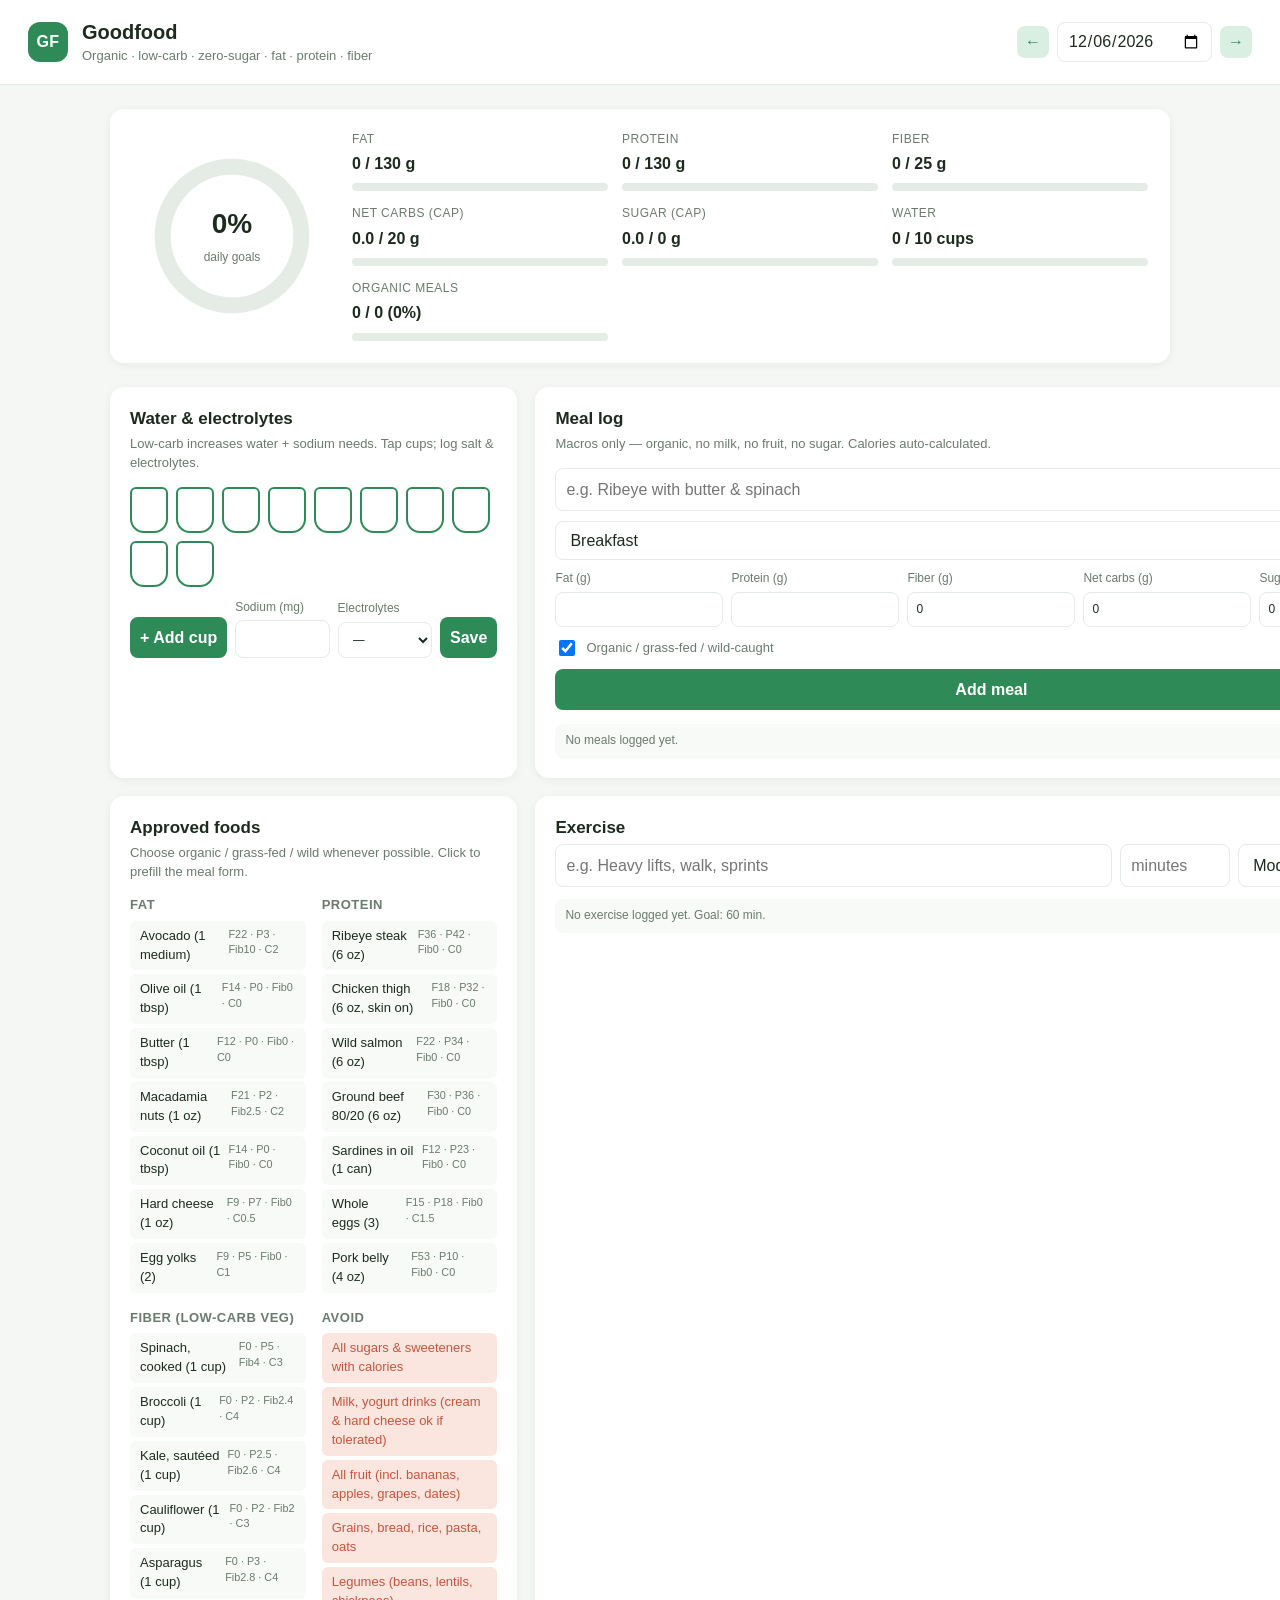
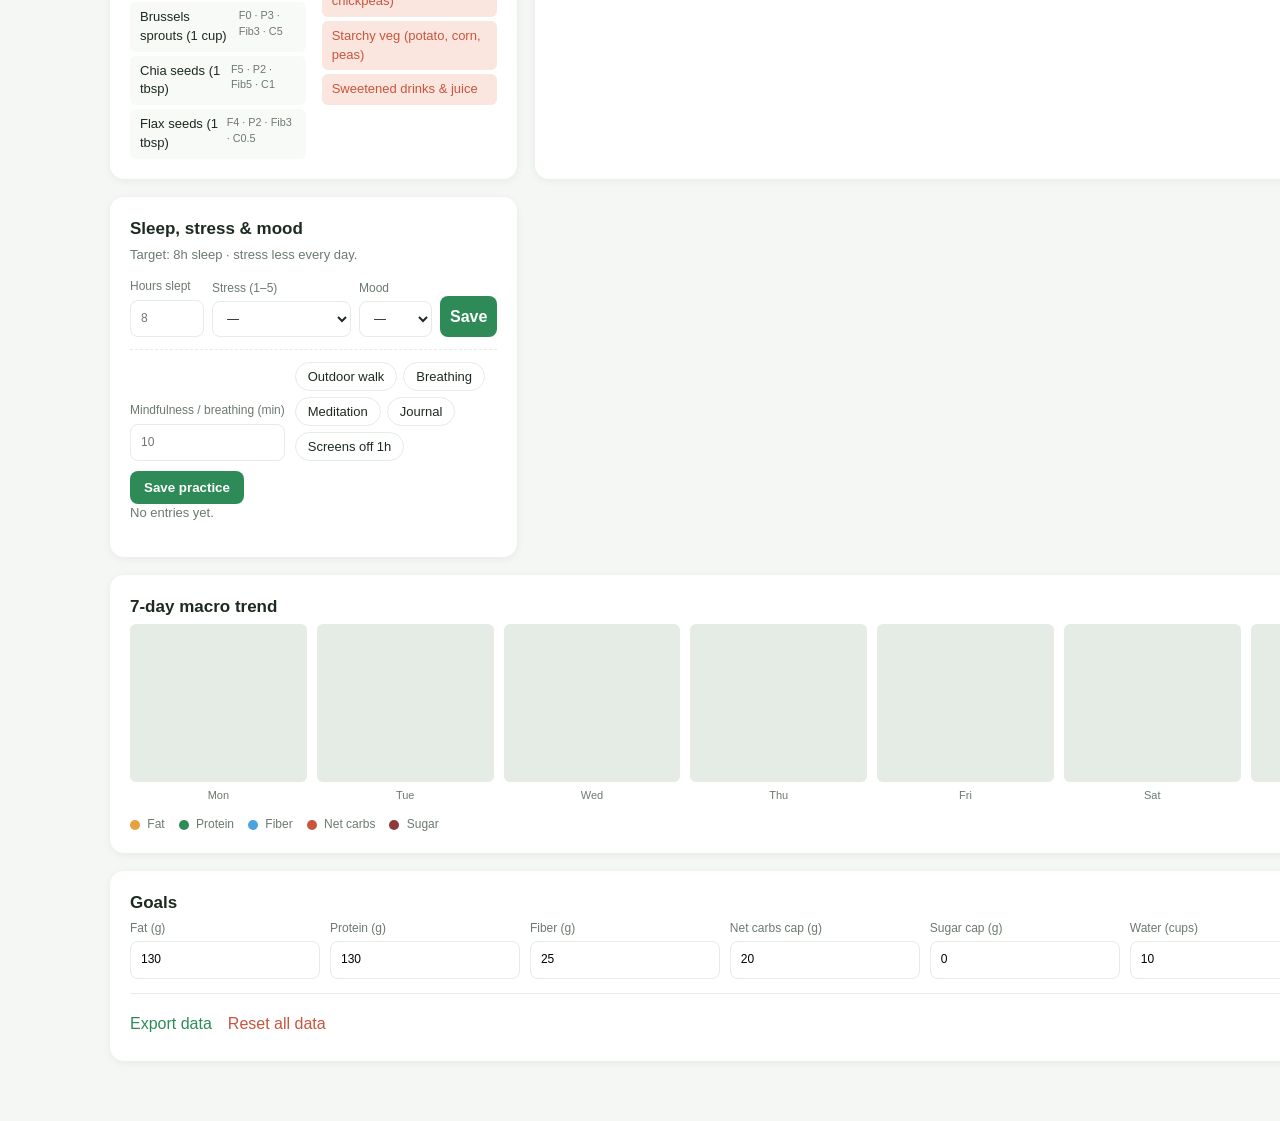
==== index.html @ bafbf149 "Add Goodfood — low-carb, zero-sugar, organic lifestyle tracker Single-page web app (HTML/CSS/vanilla" ====
<!DOCTYPE html>
<html lang="en">
<head>
  <meta charset="UTF-8" />
  <meta name="viewport" content="width=device-width, initial-scale=1.0" />
  <title>Goodfood — Low-Carb Lifestyle Tracker</title>
  <link rel="stylesheet" href="styles.css" />
</head>
<body>
  <header class="topbar">
    <div class="brand">
      <span class="logo">GF</span>
      <div>
        <h1>Goodfood</h1>
        <p class="tagline">Organic · low-carb · zero-sugar · fat · protein · fiber</p>
      </div>
    </div>
    <div class="date-control">
      <button id="prev-day" aria-label="Previous day">&larr;</button>
      <input type="date" id="date-picker" />
      <button id="next-day" aria-label="Next day">&rarr;</button>
    </div>
  </header>

  <main>
    <section class="summary">
      <div class="ring-card">
        <svg class="ring" viewBox="0 0 120 120" aria-hidden="true">
          <circle class="ring-bg" cx="60" cy="60" r="52" />
          <circle class="ring-fg" cx="60" cy="60" r="52" id="overall-ring" />
        </svg>
        <div class="ring-label">
          <span id="overall-percent">0%</span>
          <small>daily goals</small>
        </div>
      </div>
      <div class="stats">
        <div class="stat" data-metric="fat">
          <span class="stat-label">Fat</span>
          <span class="stat-value"><span id="fat-total">0</span> / <span id="fat-goal">130</span> g</span>
          <div class="bar"><div class="bar-fill" id="fat-bar"></div></div>
        </div>
        <div class="stat" data-metric="protein">
          <span class="stat-label">Protein</span>
          <span class="stat-value"><span id="pro-total">0</span> / <span id="pro-goal">130</span> g</span>
          <div class="bar"><div class="bar-fill" id="pro-bar"></div></div>
        </div>
        <div class="stat" data-metric="fiber">
          <span class="stat-label">Fiber</span>
          <span class="stat-value"><span id="fib-total">0</span> / <span id="fib-goal">25</span> g</span>
          <div class="bar"><div class="bar-fill" id="fib-bar"></div></div>
        </div>
        <div class="stat" data-metric="carbs">
          <span class="stat-label">Net carbs (cap)</span>
          <span class="stat-value"><span id="carb-total">0</span> / <span id="carb-goal">20</span> g</span>
          <div class="bar"><div class="bar-fill cap" id="carb-bar"></div></div>
        </div>
        <div class="stat" data-metric="sugar">
          <span class="stat-label">Sugar (cap)</span>
          <span class="stat-value"><span id="sugar-total">0</span> / <span id="sugar-goal">0</span> g</span>
          <div class="bar"><div class="bar-fill cap" id="sugar-bar"></div></div>
        </div>
        <div class="stat" data-metric="water">
          <span class="stat-label">Water</span>
          <span class="stat-value"><span id="water-total">0</span> / <span id="water-goal">10</span> cups</span>
          <div class="bar"><div class="bar-fill" id="water-bar"></div></div>
        </div>
        <div class="stat" data-metric="organic">
          <span class="stat-label">Organic meals</span>
          <span class="stat-value"><span id="org-total">0</span> / <span id="org-count">0</span> (<span id="org-pct">0%</span>)</span>
          <div class="bar"><div class="bar-fill" id="org-bar"></div></div>
        </div>
      </div>
    </section>

    <section class="cards">
      <article class="card">
        <h2>Water &amp; electrolytes</h2>
        <p class="card-hint">Low-carb increases water + sodium needs. Tap cups; log salt &amp; electrolytes.</p>
        <div class="cups" id="cups"></div>
        <div class="row-form compact">
          <button class="link-btn" id="add-cup">+ Add cup</button>
          <label class="inline">
            Sodium (mg)
            <input type="number" id="sodium" min="0" max="10000" step="100" />
          </label>
          <label class="inline">
            Electrolytes
            <select id="electrolytes">
              <option value="">—</option>
              <option value="yes">Taken</option>
              <option value="no">Skipped</option>
            </select>
          </label>
          <button id="save-hydration" type="button">Save</button>
        </div>
      </article>

      <article class="card">
        <h2>Meal log</h2>
        <p class="card-hint">Macros only — organic, no milk, no fruit, no sugar. Calories auto-calculated.</p>
        <form id="meal-form" class="meal-form">
          <input type="text" id="meal-name" placeholder="e.g. Ribeye with butter & spinach" required list="food-suggestions" />
          <datalist id="food-suggestions"></datalist>
          <select id="meal-type">
            <option value="breakfast">Breakfast</option>
            <option value="lunch">Lunch</option>
            <option value="dinner">Dinner</option>
            <option value="snack">Snack</option>
          </select>
          <div class="macros-grid">
            <label>Fat (g)<input type="number" id="meal-fat" min="0" step="0.1" required /></label>
            <label>Protein (g)<input type="number" id="meal-pro" min="0" step="0.1" required /></label>
            <label>Fiber (g)<input type="number" id="meal-fib" min="0" step="0.1" value="0" /></label>
            <label>Net carbs (g)<input type="number" id="meal-carb" min="0" step="0.1" value="0" /></label>
            <label>Sugar (g)<input type="number" id="meal-sugar" min="0" step="0.1" value="0" /></label>
          </div>
          <label class="organic-toggle">
            <input type="checkbox" id="meal-organic" checked />
            <span>Organic / grass-fed / wild-caught</span>
          </label>
          <div id="meal-warning" class="warning" hidden></div>
          <button type="submit">Add meal</button>
        </form>
        <ul class="entries" id="meal-list"></ul>
      </article>

      <article class="card">
        <h2>Approved foods</h2>
        <p class="card-hint">Choose organic / grass-fed / wild whenever possible. Click to prefill the meal form.</p>
        <div class="food-cats">
          <div>
            <h3>Fat</h3>
            <ul class="food-list" data-cat="fat"></ul>
          </div>
          <div>
            <h3>Protein</h3>
            <ul class="food-list" data-cat="protein"></ul>
          </div>
          <div>
            <h3>Fiber (low-carb veg)</h3>
            <ul class="food-list" data-cat="fiber"></ul>
          </div>
          <div class="avoid">
            <h3>Avoid</h3>
            <ul class="avoid-list">
              <li>All sugars &amp; sweeteners with calories</li>
              <li>Milk, yogurt drinks (cream &amp; hard cheese ok if tolerated)</li>
              <li>All fruit (incl. bananas, apples, grapes, dates)</li>
              <li>Grains, bread, rice, pasta, oats</li>
              <li>Legumes (beans, lentils, chickpeas)</li>
              <li>Starchy veg (potato, corn, peas)</li>
              <li>Sweetened drinks &amp; juice</li>
            </ul>
          </div>
        </div>
      </article>

      <article class="card">
        <h2>Exercise</h2>
        <form id="ex-form" class="row-form">
          <input type="text" id="ex-name" placeholder="e.g. Heavy lifts, walk, sprints" required />
          <input type="number" id="ex-min" placeholder="minutes" min="1" max="600" required />
          <select id="ex-intensity">
            <option value="light">Light</option>
            <option value="moderate" selected>Moderate</option>
            <option value="vigorous">Vigorous</option>
          </select>
          <button type="submit">Add</button>
        </form>
        <ul class="entries" id="ex-list"></ul>
      </article>

      <article class="card">
        <h2>Sleep, stress &amp; mood</h2>
        <p class="card-hint">Target: 8h sleep · stress less every day.</p>
        <form id="sleep-form" class="row-form">
          <label class="inline">
            Hours slept
            <input type="number" id="sleep-hours" min="0" max="24" step="0.5" placeholder="8" />
          </label>
          <label class="inline">
            Stress (1–5)
            <select id="stress">
              <option value="">—</option>
              <option value="1">1 — calm</option>
              <option value="2">2</option>
              <option value="3">3</option>
              <option value="4">4</option>
              <option value="5">5 — overwhelmed</option>
            </select>
          </label>
          <label class="inline">
            Mood
            <select id="mood">
              <option value="">—</option>
              <option value="great">Great</option>
              <option value="good">Good</option>
              <option value="okay">Okay</option>
              <option value="low">Low</option>
            </select>
          </label>
          <button type="submit">Save</button>
        </form>
        <div class="practice-row">
          <label class="inline">
            Mindfulness / breathing (min)
            <input type="number" id="mindful-min" min="0" max="180" step="1" placeholder="10" />
          </label>
          <div class="practice-tags" id="practice-tags">
            <button type="button" class="tag" data-practice="walk">Outdoor walk</button>
            <button type="button" class="tag" data-practice="breathing">Breathing</button>
            <button type="button" class="tag" data-practice="meditation">Meditation</button>
            <button type="button" class="tag" data-practice="journal">Journal</button>
            <button type="button" class="tag" data-practice="screens-off">Screens off 1h</button>
          </div>
          <button type="button" id="save-practice">Save practice</button>
        </div>
        <p class="card-hint" id="sleep-status">No entries yet.</p>
      </article>

      <article class="card wide">
        <h2>7-day macro trend</h2>
        <div class="trend" id="trend"></div>
        <div class="legend">
          <span><i class="dot fat"></i> Fat</span>
          <span><i class="dot pro"></i> Protein</span>
          <span><i class="dot fib"></i> Fiber</span>
          <span><i class="dot carb"></i> Net carbs</span>
          <span><i class="dot sugar"></i> Sugar</span>
        </div>
      </article>

      <article class="card wide">
        <h2>Goals</h2>
        <form id="goals-form" class="goals-grid">
          <label>Fat (g)<input type="number" id="goal-fat" min="20" max="400" /></label>
          <label>Protein (g)<input type="number" id="goal-pro" min="30" max="400" /></label>
          <label>Fiber (g)<input type="number" id="goal-fib" min="5" max="80" /></label>
          <label>Net carbs cap (g)<input type="number" id="goal-carb" min="0" max="100" /></label>
          <label>Sugar cap (g)<input type="number" id="goal-sugar" min="0" max="50" /></label>
          <label>Water (cups)<input type="number" id="goal-water" min="1" max="30" /></label>
          <button type="submit">Save goals</button>
        </form>
        <div class="data-actions">
          <button class="link-btn" id="export-btn">Export data</button>
          <button class="link-btn danger" id="reset-btn">Reset all data</button>
        </div>
      </article>
    </section>
  </main>

  <div class="toast" id="toast" role="status" aria-live="polite"></div>

  <script src="app.js"></script>
</body>
</html>
---- styles.css ----
:root {
  --bg: #f5f7f5;
  --surface: #ffffff;
  --ink: #1d2b1f;
  --muted: #6b7a6e;
  --line: #e5ebe5;
  --accent: #2e8b57;
  --accent-soft: #d8efe1;
  --warn: #c8553d;
  --warn-soft: #fbe5df;
  --cap: #c8553d;
  --shadow: 0 2px 8px rgba(20, 40, 25, 0.06);
  --radius: 14px;
}

* { box-sizing: border-box; }

html, body {
  margin: 0;
  padding: 0;
  background: var(--bg);
  color: var(--ink);
  font-family: -apple-system, BlinkMacSystemFont, "Segoe UI", Roboto, "Helvetica Neue", Arial, sans-serif;
  line-height: 1.45;
}

.topbar {
  display: flex;
  align-items: center;
  justify-content: space-between;
  padding: 18px 28px;
  background: var(--surface);
  border-bottom: 1px solid var(--line);
  position: sticky;
  top: 0;
  z-index: 10;
}

.brand { display: flex; align-items: center; gap: 14px; }
.brand h1 { margin: 0; font-size: 20px; }
.tagline { margin: 0; color: var(--muted); font-size: 13px; }

.logo {
  width: 40px; height: 40px;
  border-radius: 12px;
  background: var(--accent);
  color: #fff;
  display: grid;
  place-items: center;
  font-weight: 700;
  letter-spacing: 0.5px;
}

.date-control {
  display: flex;
  align-items: center;
  gap: 8px;
}
.date-control button {
  background: var(--accent-soft);
  border: none;
  width: 32px; height: 32px;
  border-radius: 8px;
  cursor: pointer;
  font-size: 16px;
  color: var(--accent);
}
.date-control input[type="date"] {
  padding: 6px 10px;
  border: 1px solid var(--line);
  border-radius: 8px;
  font: inherit;
  background: var(--surface);
  color: var(--ink);
}

main {
  max-width: 1100px;
  margin: 0 auto;
  padding: 24px 20px 60px;
}

.summary {
  display: grid;
  grid-template-columns: 200px 1fr;
  gap: 20px;
  background: var(--surface);
  border-radius: var(--radius);
  padding: 22px;
  box-shadow: var(--shadow);
  margin-bottom: 24px;
}

.ring-card {
  position: relative;
  display: grid;
  place-items: center;
}
.ring { width: 160px; height: 160px; transform: rotate(-90deg); }
.ring-bg { fill: none; stroke: var(--line); stroke-width: 12; }
.ring-fg {
  fill: none;
  stroke: var(--accent);
  stroke-width: 12;
  stroke-linecap: round;
  stroke-dasharray: 326.7;
  stroke-dashoffset: 326.7;
  transition: stroke-dashoffset 0.5s ease;
}
.ring-label {
  position: absolute;
  text-align: center;
}
.ring-label span { font-size: 28px; font-weight: 700; display: block; }
.ring-label small { color: var(--muted); font-size: 12px; }

.stats {
  display: grid;
  grid-template-columns: repeat(3, 1fr);
  gap: 14px;
}
.organic-toggle {
  display: flex;
  align-items: center;
  gap: 8px;
  font-size: 13px;
  color: var(--muted);
}
.organic-toggle input { width: 16px; height: 16px; }
.stat {
  display: flex;
  flex-direction: column;
  gap: 4px;
}
.stat-label { font-size: 12px; color: var(--muted); text-transform: uppercase; letter-spacing: 0.5px; }
.stat-value { font-weight: 600; }
.bar {
  height: 8px;
  background: var(--line);
  border-radius: 99px;
  overflow: hidden;
  margin-top: 4px;
}
.bar-fill {
  height: 100%;
  width: 0%;
  background: var(--accent);
  transition: width 0.4s ease, background 0.2s;
}
.bar-fill.cap { background: var(--accent); }
.bar-fill.cap.over { background: var(--cap); }

.cards {
  display: grid;
  grid-template-columns: repeat(2, 1fr);
  gap: 18px;
}

.card {
  background: var(--surface);
  border-radius: var(--radius);
  padding: 20px;
  box-shadow: var(--shadow);
}
.card.wide { grid-column: 1 / -1; }
.card h2 { margin: 0 0 4px; font-size: 17px; }
.card h3 { margin: 0 0 6px; font-size: 13px; color: var(--muted); text-transform: uppercase; letter-spacing: 0.5px; }
.card-hint { margin: 0 0 14px; color: var(--muted); font-size: 13px; }

.cups {
  display: flex;
  flex-wrap: wrap;
  gap: 8px;
  margin-bottom: 12px;
}
.cup {
  width: 38px; height: 46px;
  border-radius: 6px 6px 14px 14px;
  border: 2px solid var(--accent);
  background: transparent;
  cursor: pointer;
  transition: background 0.2s;
}
.cup.filled { background: var(--accent); }

.row-form {
  display: grid;
  grid-template-columns: 1fr 110px 130px auto;
  gap: 8px;
  margin-bottom: 12px;
}
.row-form.compact {
  grid-template-columns: auto 1fr 1fr auto;
  align-items: end;
}
#sleep-form.row-form {
  grid-template-columns: 1fr 1fr 1fr auto;
  align-items: end;
}
.row-form input, .row-form select, .row-form button {
  padding: 9px 10px;
  border: 1px solid var(--line);
  border-radius: 8px;
  font: inherit;
  background: var(--surface);
  color: var(--ink);
}
.row-form button {
  background: var(--accent);
  color: #fff;
  border: none;
  cursor: pointer;
  font-weight: 600;
}
.row-form button:hover { background: #246d44; }

.meal-form {
  display: flex;
  flex-direction: column;
  gap: 10px;
  margin-bottom: 14px;
}
.meal-form input, .meal-form select, .meal-form button {
  padding: 9px 10px;
  border: 1px solid var(--line);
  border-radius: 8px;
  font: inherit;
  background: var(--surface);
  color: var(--ink);
}
.meal-form > button {
  background: var(--accent);
  color: #fff;
  border: none;
  cursor: pointer;
  font-weight: 600;
}
.meal-form > button:hover { background: #246d44; }

.macros-grid {
  display: grid;
  grid-template-columns: repeat(5, 1fr);
  gap: 8px;
}
.macros-grid label {
  display: flex;
  flex-direction: column;
  font-size: 12px;
  color: var(--muted);
  gap: 4px;
}
.macros-grid input {
  padding: 8px 8px;
  border: 1px solid var(--line);
  border-radius: 8px;
  font: inherit;
}

.warning {
  background: var(--warn-soft);
  color: var(--warn);
  padding: 10px 12px;
  border-radius: 8px;
  font-size: 13px;
  border-left: 3px solid var(--warn);
}

.inline {
  display: flex;
  flex-direction: column;
  font-size: 12px;
  color: var(--muted);
  gap: 4px;
}
.inline input, .inline select {
  padding: 9px 10px;
  border: 1px solid var(--line);
  border-radius: 8px;
  font: inherit;
  background: var(--surface);
  color: var(--ink);
}

.entries {
  list-style: none;
  padding: 0;
  margin: 0;
  display: flex;
  flex-direction: column;
  gap: 6px;
  max-height: 260px;
  overflow-y: auto;
}
.entries li {
  display: flex;
  justify-content: space-between;
  align-items: center;
  padding: 8px 10px;
  border-radius: 8px;
  background: #f7faf7;
}
.entries li.flagged {
  background: var(--warn-soft);
}
.entry-meta {
  font-size: 12px;
  color: var(--muted);
}
.entry-name { font-weight: 500; }
.del-btn {
  background: none;
  border: none;
  color: var(--muted);
  cursor: pointer;
  font-size: 16px;
  padding: 0 4px;
  line-height: 1;
}
.del-btn:hover { color: var(--warn); }

.link-btn {
  background: none;
  border: none;
  color: var(--accent);
  cursor: pointer;
  font: inherit;
  padding: 6px 0;
}
.link-btn:hover { text-decoration: underline; }
.link-btn.danger { color: var(--warn); }

.food-cats {
  display: grid;
  grid-template-columns: repeat(2, 1fr);
  gap: 16px;
}
.food-list, .avoid-list {
  list-style: none;
  padding: 0;
  margin: 0;
  display: flex;
  flex-direction: column;
  gap: 4px;
}
.food-list li {
  background: #f7faf7;
  padding: 6px 10px;
  border-radius: 6px;
  font-size: 13px;
  cursor: pointer;
  display: flex;
  justify-content: space-between;
  gap: 8px;
}
.food-list li:hover { background: var(--accent-soft); }
.food-list li small { color: var(--muted); }
.avoid-list li {
  background: var(--warn-soft);
  color: var(--warn);
  padding: 6px 10px;
  border-radius: 6px;
  font-size: 13px;
}

.trend {
  display: grid;
  grid-template-columns: repeat(7, 1fr);
  gap: 10px;
  align-items: end;
  height: 180px;
}
.trend-day {
  display: flex;
  flex-direction: column;
  align-items: center;
  gap: 6px;
  height: 100%;
}
.trend-bar-stack {
  flex: 1;
  width: 100%;
  display: flex;
  flex-direction: column-reverse;
  gap: 2px;
  border-radius: 6px;
  overflow: hidden;
  background: var(--line);
}
.trend-seg { width: 100%; transition: height 0.3s ease; }
.trend-seg.fat { background: #e6a23c; }
.trend-seg.pro { background: #2e8b57; }
.trend-seg.fib { background: #4aa3df; }
.trend-seg.carb { background: #c8553d; }
.trend-seg.sugar { background: #8e3a3a; }
.trend-day small { font-size: 11px; color: var(--muted); }

.legend {
  display: flex;
  flex-wrap: wrap;
  gap: 14px;
  margin-top: 12px;
  font-size: 12px;
  color: var(--muted);
}
.legend .dot {
  display: inline-block;
  width: 10px; height: 10px;
  border-radius: 50%;
  margin-right: 4px;
  vertical-align: middle;
}
.legend .dot.fat { background: #e6a23c; }
.legend .dot.pro { background: #2e8b57; }
.legend .dot.fib { background: #4aa3df; }
.legend .dot.carb { background: #c8553d; }
.legend .dot.sugar { background: #8e3a3a; }

.goals-grid {
  display: grid;
  grid-template-columns: repeat(6, 1fr) auto;
  gap: 10px;
  align-items: end;
}
.goals-grid label {
  display: flex;
  flex-direction: column;
  font-size: 12px;
  color: var(--muted);
  gap: 4px;
}
.goals-grid input {
  padding: 9px 10px;
  border: 1px solid var(--line);
  border-radius: 8px;
  font: inherit;
}
.goals-grid button {
  padding: 9px 14px;
  background: var(--accent);
  color: #fff;
  border: none;
  border-radius: 8px;
  font-weight: 600;
  cursor: pointer;
}

.practice-row {
  display: flex;
  flex-wrap: wrap;
  gap: 10px;
  align-items: end;
  margin-top: 12px;
  padding-top: 12px;
  border-top: 1px dashed var(--line);
}
.practice-row > button {
  padding: 9px 14px;
  background: var(--accent);
  color: #fff;
  border: none;
  border-radius: 8px;
  font-weight: 600;
  cursor: pointer;
}
.practice-tags {
  display: flex;
  flex-wrap: wrap;
  gap: 6px;
  flex: 1;
}
.tag {
  background: var(--surface);
  border: 1px solid var(--line);
  border-radius: 99px;
  padding: 6px 12px;
  font-size: 13px;
  cursor: pointer;
  color: var(--ink);
}
.tag.on {
  background: var(--accent-soft);
  border-color: var(--accent);
  color: var(--accent);
}

.data-actions {
  margin-top: 14px;
  display: flex;
  gap: 16px;
  border-top: 1px solid var(--line);
  padding-top: 12px;
}

.toast {
  position: fixed;
  bottom: 24px;
  left: 50%;
  transform: translateX(-50%) translateY(20px);
  background: var(--ink);
  color: #fff;
  padding: 10px 18px;
  border-radius: 99px;
  font-size: 14px;
  opacity: 0;
  pointer-events: none;
  transition: opacity 0.25s, transform 0.25s;
}
.toast.show {
  opacity: 1;
  transform: translateX(-50%) translateY(0);
}

@media (max-width: 720px) {
  .summary { grid-template-columns: 1fr; }
  .stats { grid-template-columns: 1fr 1fr; }
  .cards { grid-template-columns: 1fr; }
  .row-form { grid-template-columns: 1fr 1fr; }
  .row-form input:first-child, .row-form button { grid-column: 1 / -1; }
  .macros-grid { grid-template-columns: 1fr 1fr 1fr; }
  .goals-grid { grid-template-columns: 1fr 1fr; }
  .goals-grid button { grid-column: 1 / -1; }
  .food-cats { grid-template-columns: 1fr; }
}
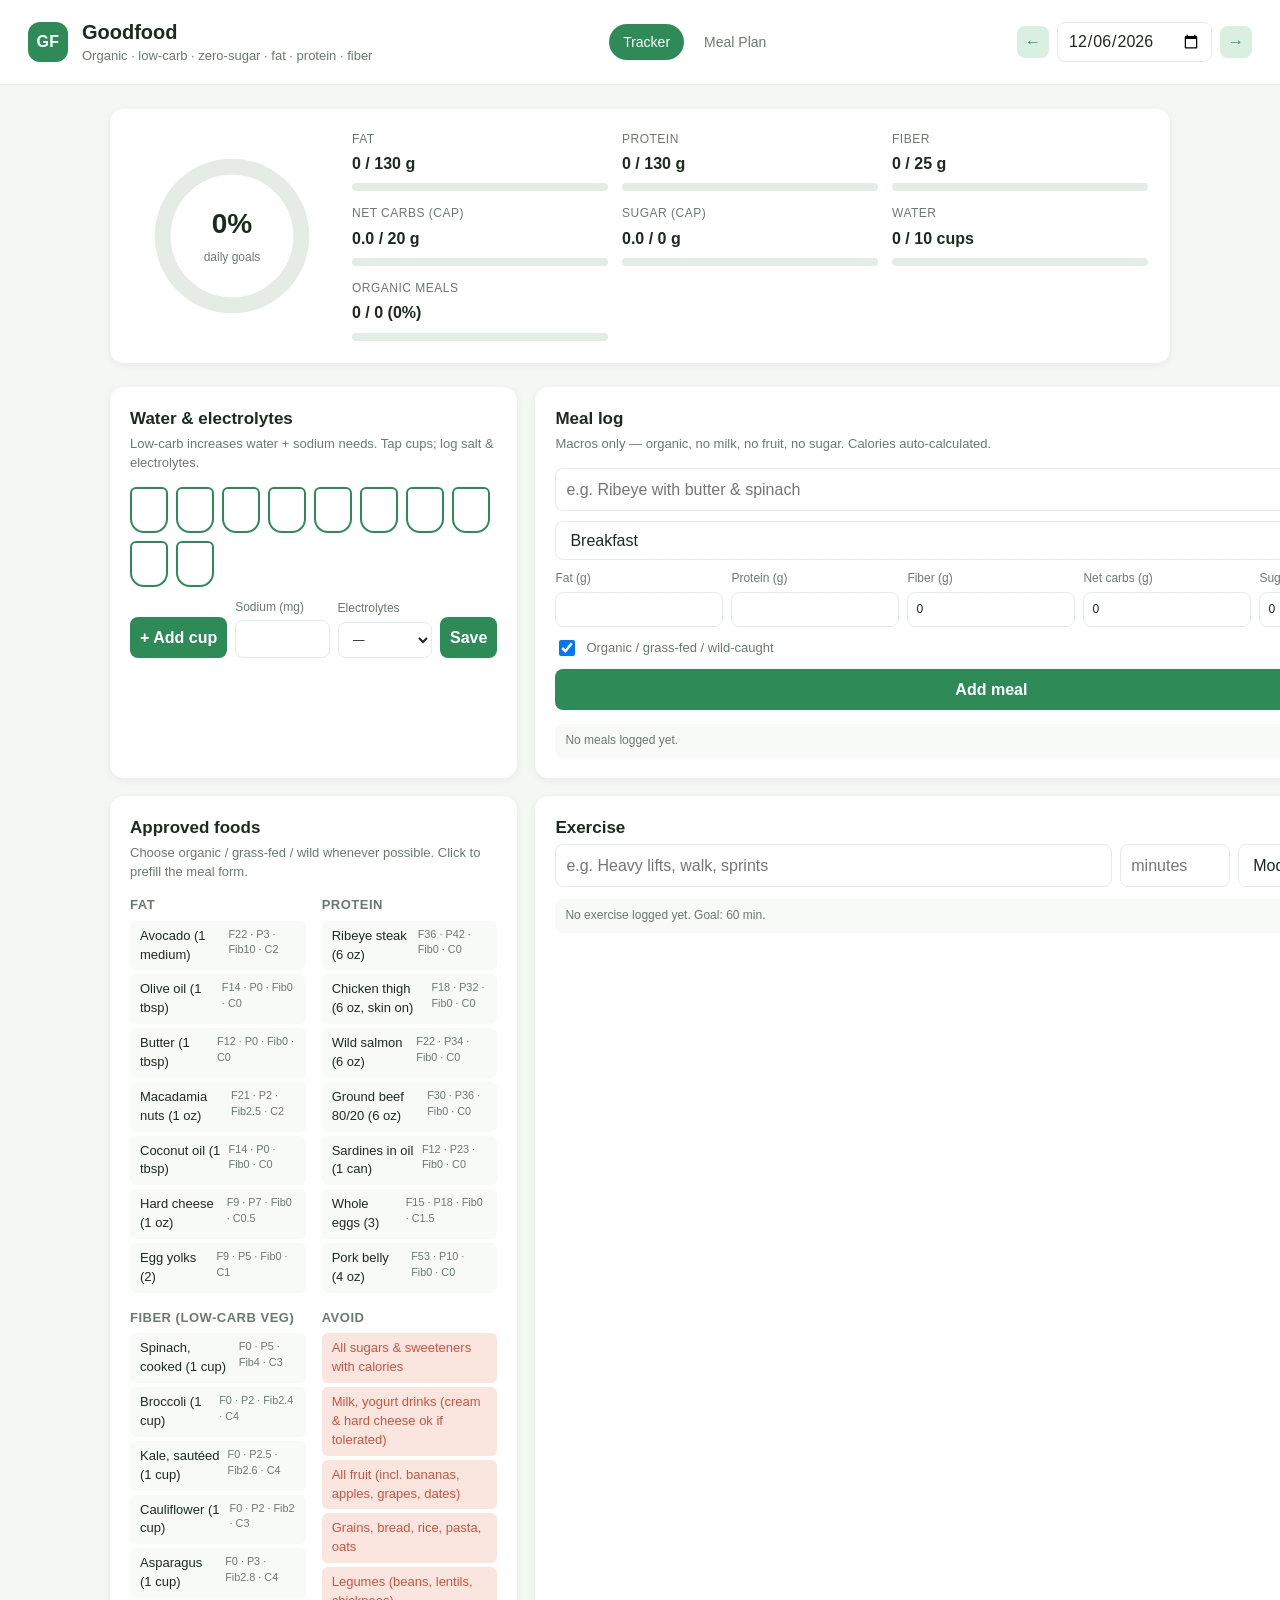
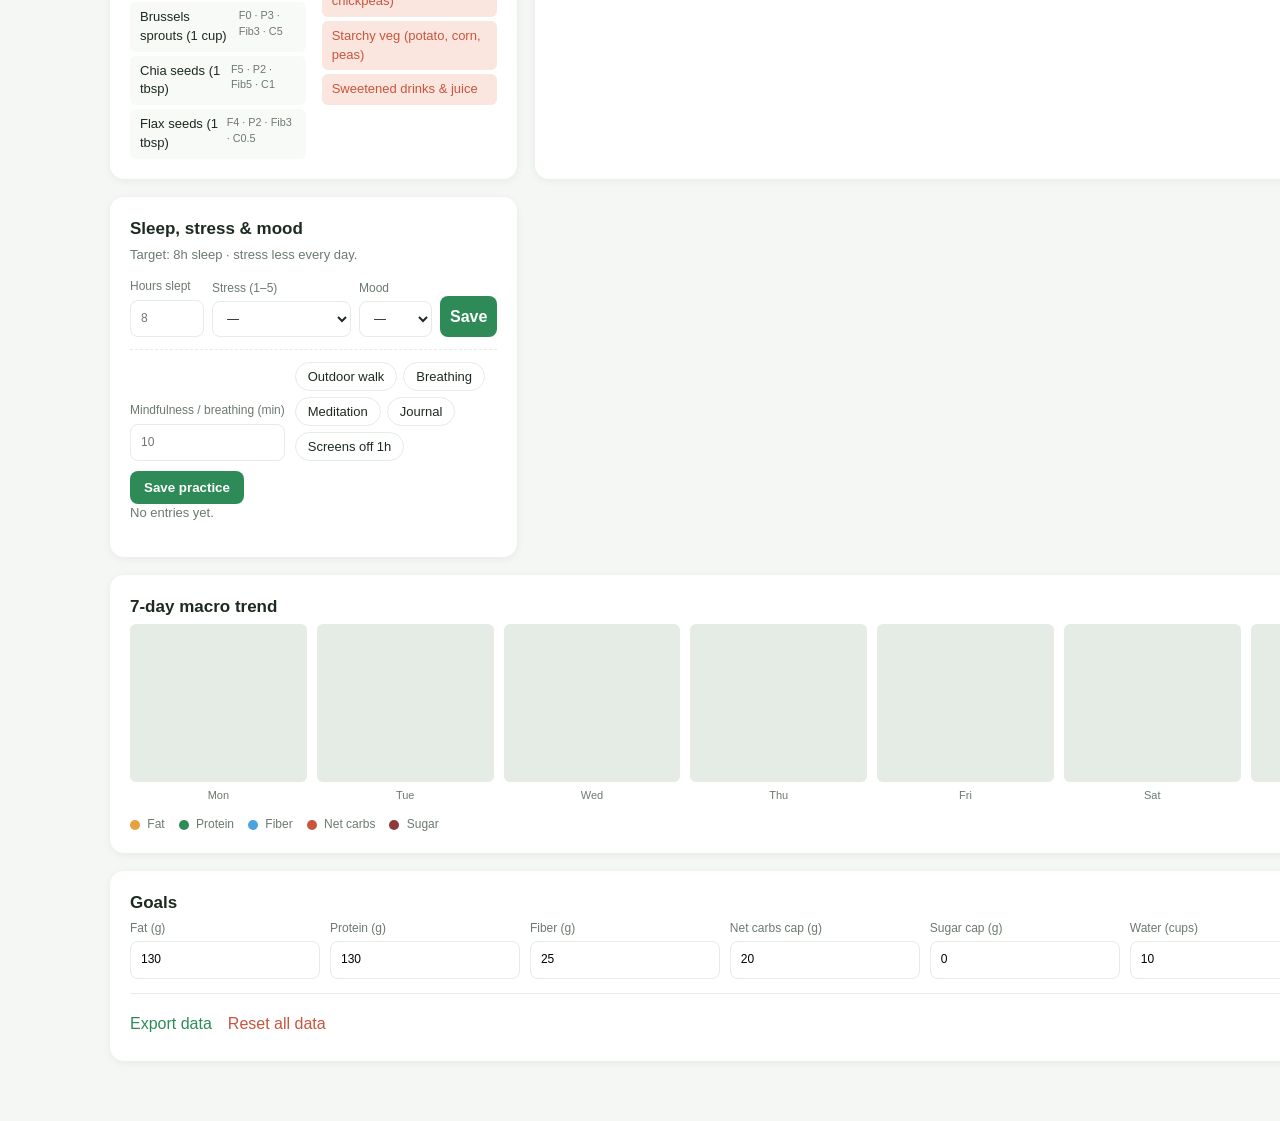
==== commit 70d7107c: "Add interactive weekly meal planner New /plan page with onboarding, 7-day meal grid, aggregated groc" ====
--- a/index.html
+++ b/index.html
@@ -15,6 +15,10 @@
         <p class="tagline">Organic · low-carb · zero-sugar · fat · protein · fiber</p>
       </div>
     </div>
+    <nav class="tabs">
+      <a href="index.html" class="active">Tracker</a>
+      <a href="plan.html">Meal Plan</a>
+    </nav>
     <div class="date-control">
       <button id="prev-day" aria-label="Previous day">&larr;</button>
       <input type="date" id="date-picker" />
--- a/styles.css
+++ b/styles.css
@@ -521,3 +521,359 @@
   .goals-grid button { grid-column: 1 / -1; }
   .food-cats { grid-template-columns: 1fr; }
 }
+
+/* ===== Tabs nav ===== */
+.tabs {
+  display: flex;
+  gap: 6px;
+}
+.tabs a {
+  padding: 8px 14px;
+  border-radius: 99px;
+  text-decoration: none;
+  color: var(--muted);
+  font-size: 14px;
+  font-weight: 500;
+}
+.tabs a:hover { background: var(--accent-soft); color: var(--accent); }
+.tabs a.active { background: var(--accent); color: #fff; }
+
+/* ===== Meal planner ===== */
+.prefs details > summary {
+  display: flex;
+  align-items: baseline;
+  gap: 12px;
+  cursor: pointer;
+  list-style: none;
+}
+.prefs details > summary::-webkit-details-marker { display: none; }
+.prefs details > summary::before {
+  content: "▸";
+  color: var(--muted);
+  transition: transform 0.2s;
+}
+.prefs details[open] > summary::before { transform: rotate(90deg); display: inline-block; }
+.prefs h2 { margin: 0; }
+.prefs-summary {
+  color: var(--muted);
+  font-size: 13px;
+}
+.prefs-grid {
+  display: grid;
+  grid-template-columns: repeat(2, 1fr);
+  gap: 16px;
+  margin-top: 16px;
+}
+.prefs fieldset {
+  border: 1px solid var(--line);
+  border-radius: 10px;
+  padding: 12px 14px;
+  margin: 0;
+  display: flex;
+  flex-direction: column;
+  gap: 8px;
+}
+.prefs legend {
+  font-size: 12px;
+  color: var(--muted);
+  text-transform: uppercase;
+  letter-spacing: 0.5px;
+  padding: 0 6px;
+}
+.prefs label {
+  display: flex;
+  flex-direction: column;
+  font-size: 12px;
+  color: var(--muted);
+  gap: 4px;
+}
+.prefs label input[type="number"],
+.prefs label input[type="text"],
+.prefs label input[type="time"],
+.prefs label select {
+  padding: 8px 10px;
+  border: 1px solid var(--line);
+  border-radius: 8px;
+  font: inherit;
+  color: var(--ink);
+}
+.prefs label.check {
+  flex-direction: row;
+  align-items: center;
+  gap: 8px;
+  color: var(--ink);
+  font-size: 14px;
+}
+.prefs .hint { margin: 0; color: var(--muted); font-size: 12px; }
+.bmr-calc { margin-top: 6px; font-size: 13px; }
+.bmr-calc summary { cursor: pointer; color: var(--accent); }
+.bmr-grid {
+  display: grid;
+  grid-template-columns: repeat(3, 1fr);
+  gap: 8px;
+  margin-top: 8px;
+  align-items: end;
+}
+.bmr-grid button {
+  padding: 8px 12px;
+  background: var(--accent);
+  color: #fff;
+  border: none;
+  border-radius: 8px;
+  cursor: pointer;
+  font-weight: 600;
+}
+
+.chip-grid {
+  display: flex;
+  flex-wrap: wrap;
+  gap: 6px;
+}
+.chip {
+  display: inline-flex;
+  align-items: center;
+  gap: 6px;
+  padding: 6px 10px;
+  background: #f7faf7;
+  border: 1px solid var(--line);
+  border-radius: 99px;
+  font-size: 13px;
+  cursor: pointer;
+  color: var(--ink);
+}
+.chip input { margin: 0; }
+.chip:has(input:checked) { background: var(--accent-soft); border-color: var(--accent); color: var(--accent); }
+
+.loc-actions {
+  display: flex;
+  align-items: center;
+  gap: 10px;
+  flex-wrap: wrap;
+}
+.loc-actions button {
+  padding: 8px 12px;
+  background: var(--accent-soft);
+  color: var(--accent);
+  border: none;
+  border-radius: 8px;
+  cursor: pointer;
+  font-weight: 600;
+}
+.loc-status { font-size: 12px; color: var(--muted); }
+
+.prefs-actions {
+  display: flex;
+  gap: 10px;
+  margin-top: 16px;
+  flex-wrap: wrap;
+}
+.prefs-actions button {
+  padding: 10px 16px;
+  background: var(--surface);
+  border: 1px solid var(--line);
+  border-radius: 8px;
+  cursor: pointer;
+  font-weight: 600;
+  color: var(--ink);
+}
+.prefs-actions button.primary {
+  background: var(--accent);
+  color: #fff;
+  border-color: var(--accent);
+}
+
+.card-header {
+  display: flex;
+  align-items: center;
+  justify-content: space-between;
+  gap: 12px;
+  margin-bottom: 14px;
+  flex-wrap: wrap;
+}
+.card-header h2 { margin: 0; }
+.week-actions {
+  display: flex;
+  align-items: center;
+  gap: 8px;
+}
+.week-actions button {
+  padding: 6px 10px;
+  background: var(--accent-soft);
+  color: var(--accent);
+  border: none;
+  border-radius: 8px;
+  cursor: pointer;
+  font-weight: 600;
+}
+#week-label { font-size: 13px; color: var(--muted); min-width: 200px; text-align: center; }
+
+.week-grid {
+  display: grid;
+  grid-template-columns: repeat(7, minmax(160px, 1fr));
+  gap: 10px;
+  overflow-x: auto;
+}
+.day-col {
+  display: flex;
+  flex-direction: column;
+  gap: 8px;
+}
+.day-col h3 {
+  margin: 0 0 4px;
+  font-size: 13px;
+  color: var(--muted);
+  text-transform: uppercase;
+  letter-spacing: 0.5px;
+}
+.meal-slot {
+  background: #f7faf7;
+  border-radius: 10px;
+  padding: 10px;
+  display: flex;
+  flex-direction: column;
+  gap: 4px;
+  border: 1px solid transparent;
+}
+.meal-slot:hover { border-color: var(--accent-soft); }
+.slot-head {
+  display: flex;
+  justify-content: space-between;
+  align-items: center;
+  font-size: 11px;
+  color: var(--muted);
+  text-transform: uppercase;
+  letter-spacing: 0.4px;
+}
+.slot-head button {
+  font-size: 14px;
+  color: var(--accent);
+  background: none;
+  border: none;
+  cursor: pointer;
+  line-height: 1;
+}
+.meal-name { font-weight: 600; font-size: 14px; }
+.meal-macros { font-size: 12px; color: var(--muted); }
+.meal-ings summary {
+  font-size: 12px;
+  color: var(--accent);
+  cursor: pointer;
+  margin-top: 4px;
+}
+.meal-ings ul {
+  margin: 6px 0 0;
+  padding-left: 18px;
+  font-size: 12px;
+  color: var(--ink);
+}
+
+.totals-grid {
+  display: grid;
+  grid-template-columns: repeat(7, 1fr);
+  gap: 10px;
+}
+.total-card {
+  background: #f7faf7;
+  border-radius: 10px;
+  padding: 10px;
+  text-align: center;
+}
+.total-card .big {
+  font-size: 22px;
+  font-weight: 700;
+  margin: 4px 0;
+}
+.total-card .big small {
+  font-size: 11px;
+  color: var(--muted);
+  font-weight: 500;
+}
+.total-card .hint { font-size: 11px; }
+.macro-row {
+  font-size: 11px;
+  color: var(--muted);
+  margin-top: 4px;
+}
+
+.grocery-grid {
+  display: grid;
+  grid-template-columns: repeat(3, 1fr);
+  gap: 16px;
+}
+.grocery-block h4 {
+  margin: 0 0 8px;
+  font-size: 13px;
+  color: var(--muted);
+  text-transform: uppercase;
+  letter-spacing: 0.5px;
+}
+.grocery-block ul {
+  list-style: none;
+  padding: 0;
+  margin: 0;
+  display: flex;
+  flex-direction: column;
+  gap: 4px;
+}
+.grocery-block label {
+  display: flex;
+  align-items: center;
+  gap: 8px;
+  background: #f7faf7;
+  padding: 6px 10px;
+  border-radius: 8px;
+  font-size: 13px;
+  cursor: pointer;
+}
+.grocery-block input:checked + span { text-decoration: line-through; color: var(--muted); }
+
+#copy-grocery, #download-grocery {
+  padding: 8px 12px;
+  background: var(--accent-soft);
+  color: var(--accent);
+  border: none;
+  border-radius: 8px;
+  cursor: pointer;
+  font-weight: 600;
+  font-size: 13px;
+  margin-left: 6px;
+}
+
+.stores-grid {
+  display: grid;
+  grid-template-columns: repeat(auto-fill, minmax(180px, 1fr));
+  gap: 10px;
+}
+.store-link {
+  background: #f7faf7;
+  border-radius: 10px;
+  padding: 12px 14px;
+  text-decoration: none;
+  color: var(--ink);
+  display: flex;
+  flex-direction: column;
+  gap: 2px;
+  border: 1px solid transparent;
+}
+.store-link:hover { border-color: var(--accent); background: var(--accent-soft); }
+.store-link span { color: var(--accent); font-size: 12px; }
+
+.center { text-align: center; }
+
+@media (max-width: 960px) {
+  .prefs-grid { grid-template-columns: 1fr; }
+  .week-grid { grid-template-columns: repeat(7, 220px); }
+  .totals-grid { grid-template-columns: repeat(7, 120px); overflow-x: auto; }
+  .grocery-grid { grid-template-columns: 1fr 1fr; }
+}
+@media (max-width: 600px) {
+  .grocery-grid { grid-template-columns: 1fr; }
+  .bmr-grid { grid-template-columns: 1fr 1fr; }
+}
+
+@media print {
+  .topbar, .prefs, .prefs-actions, .week-actions, #copy-grocery, #download-grocery, .stores-grid { display: none !important; }
+  .card { box-shadow: none; border: 1px solid #ccc; break-inside: avoid; }
+  .week-grid { grid-template-columns: repeat(7, 1fr) !important; overflow: visible !important; }
+  body { background: #fff; }
+}
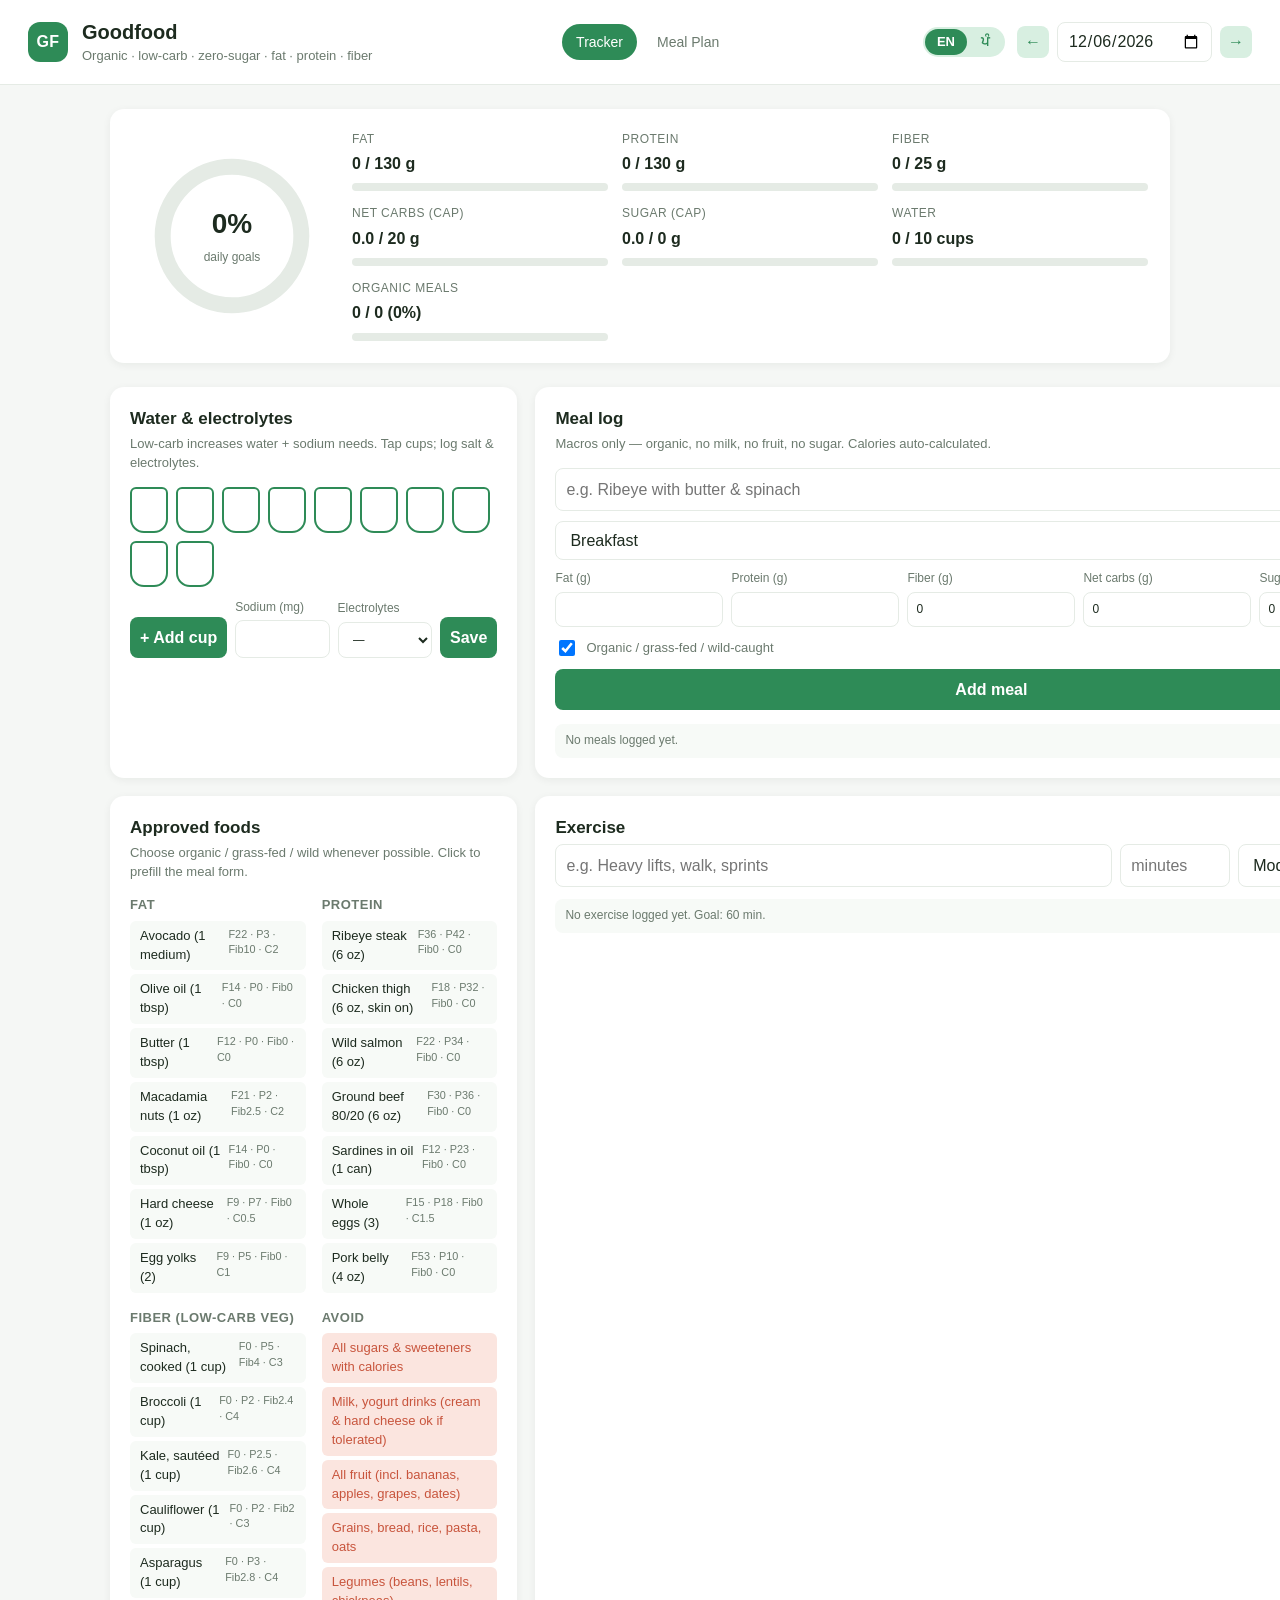
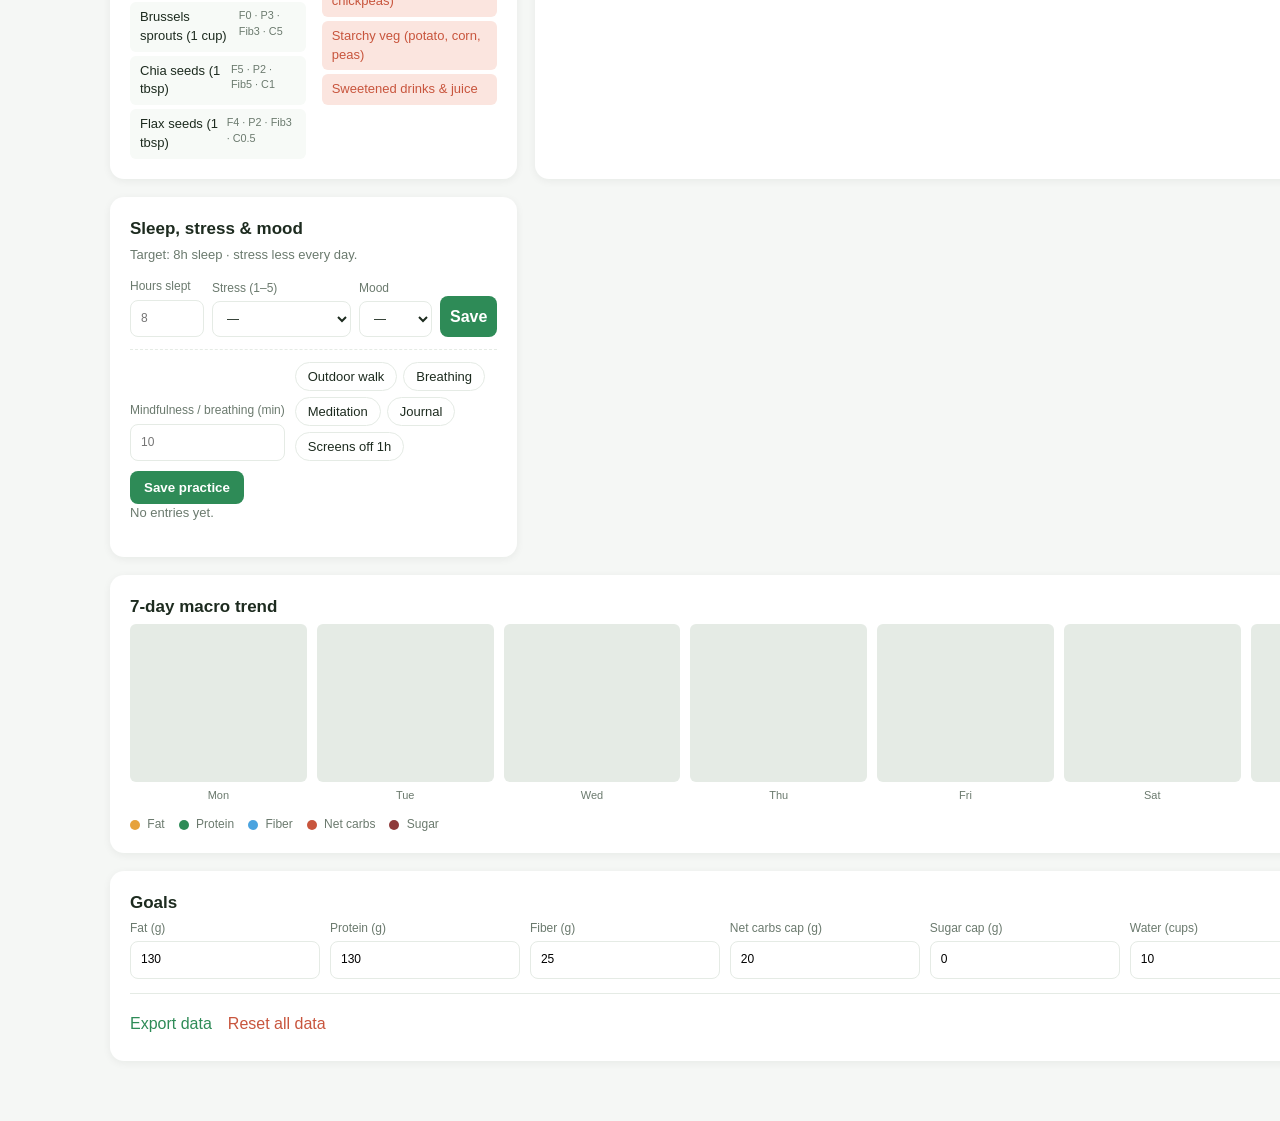
==== commit fde27edb: "Add bilingual UI (English / ਪੰਜਾਬੀ) with live switcher - New i18n.js module: single dictionary for b" ====
--- a/index.html
+++ b/index.html
@@ -3,7 +3,10 @@
 <head>
   <meta charset="UTF-8" />
   <meta name="viewport" content="width=device-width, initial-scale=1.0" />
-  <title>Goodfood — Low-Carb Lifestyle Tracker</title>
+  <title>Goodfood — Healthy Lifestyle Tracker</title>
+  <link rel="preconnect" href="https://fonts.googleapis.com" />
+  <link rel="preconnect" href="https://fonts.gstatic.com" crossorigin />
+  <link href="https://fonts.googleapis.com/css2?family=Noto+Sans+Gurmukhi:wght@400;500;600;700&display=swap" rel="stylesheet" />
   <link rel="stylesheet" href="styles.css" />
 </head>
 <body>
@@ -11,18 +14,24 @@
     <div class="brand">
       <span class="logo">GF</span>
       <div>
-        <h1>Goodfood</h1>
-        <p class="tagline">Organic · low-carb · zero-sugar · fat · protein · fiber</p>
+        <h1 data-i18n="brand.title">Goodfood</h1>
+        <p class="tagline" data-i18n="tagline.tracker">Organic · low-carb · zero-sugar · fat · protein · fiber</p>
       </div>
     </div>
     <nav class="tabs">
-      <a href="index.html" class="active">Tracker</a>
-      <a href="plan.html">Meal Plan</a>
+      <a href="index.html" class="active" data-i18n="nav.tracker">Tracker</a>
+      <a href="plan.html" data-i18n="nav.plan">Meal Plan</a>
     </nav>
-    <div class="date-control">
-      <button id="prev-day" aria-label="Previous day">&larr;</button>
-      <input type="date" id="date-picker" />
-      <button id="next-day" aria-label="Next day">&rarr;</button>
+    <div class="topbar-right">
+      <div class="lang-switch">
+        <button type="button" data-lang-btn="en" data-i18n="lang.en">EN</button>
+        <button type="button" data-lang-btn="pa" data-i18n="lang.pa">ਪੰ</button>
+      </div>
+      <div class="date-control">
+        <button id="prev-day" aria-label="Previous day">&larr;</button>
+        <input type="date" id="date-picker" />
+        <button id="next-day" aria-label="Next day">&rarr;</button>
+      </div>
     </div>
   </header>
 
@@ -35,42 +44,42 @@
         </svg>
         <div class="ring-label">
           <span id="overall-percent">0%</span>
-          <small>daily goals</small>
+          <small data-i18n="stat.dailyGoals">daily goals</small>
         </div>
       </div>
       <div class="stats">
         <div class="stat" data-metric="fat">
-          <span class="stat-label">Fat</span>
-          <span class="stat-value"><span id="fat-total">0</span> / <span id="fat-goal">130</span> g</span>
+          <span class="stat-label" data-i18n="stat.fat">Fat</span>
+          <span class="stat-value"><span id="fat-total">0</span> / <span id="fat-goal">130</span> <span data-i18n="unit.g">g</span></span>
           <div class="bar"><div class="bar-fill" id="fat-bar"></div></div>
         </div>
         <div class="stat" data-metric="protein">
-          <span class="stat-label">Protein</span>
-          <span class="stat-value"><span id="pro-total">0</span> / <span id="pro-goal">130</span> g</span>
+          <span class="stat-label" data-i18n="stat.protein">Protein</span>
+          <span class="stat-value"><span id="pro-total">0</span> / <span id="pro-goal">130</span> <span data-i18n="unit.g">g</span></span>
           <div class="bar"><div class="bar-fill" id="pro-bar"></div></div>
         </div>
         <div class="stat" data-metric="fiber">
-          <span class="stat-label">Fiber</span>
-          <span class="stat-value"><span id="fib-total">0</span> / <span id="fib-goal">25</span> g</span>
+          <span class="stat-label" data-i18n="stat.fiber">Fiber</span>
+          <span class="stat-value"><span id="fib-total">0</span> / <span id="fib-goal">25</span> <span data-i18n="unit.g">g</span></span>
           <div class="bar"><div class="bar-fill" id="fib-bar"></div></div>
         </div>
         <div class="stat" data-metric="carbs">
-          <span class="stat-label">Net carbs (cap)</span>
-          <span class="stat-value"><span id="carb-total">0</span> / <span id="carb-goal">20</span> g</span>
+          <span class="stat-label" data-i18n="stat.netCarbsCap">Net carbs (cap)</span>
+          <span class="stat-value"><span id="carb-total">0</span> / <span id="carb-goal">20</span> <span data-i18n="unit.g">g</span></span>
           <div class="bar"><div class="bar-fill cap" id="carb-bar"></div></div>
         </div>
         <div class="stat" data-metric="sugar">
-          <span class="stat-label">Sugar (cap)</span>
-          <span class="stat-value"><span id="sugar-total">0</span> / <span id="sugar-goal">0</span> g</span>
+          <span class="stat-label" data-i18n="stat.sugarCap">Sugar (cap)</span>
+          <span class="stat-value"><span id="sugar-total">0</span> / <span id="sugar-goal">0</span> <span data-i18n="unit.g">g</span></span>
           <div class="bar"><div class="bar-fill cap" id="sugar-bar"></div></div>
         </div>
         <div class="stat" data-metric="water">
-          <span class="stat-label">Water</span>
-          <span class="stat-value"><span id="water-total">0</span> / <span id="water-goal">10</span> cups</span>
+          <span class="stat-label" data-i18n="stat.water">Water</span>
+          <span class="stat-value"><span id="water-total">0</span> / <span id="water-goal">10</span> <span data-i18n="unit.cups">cups</span></span>
           <div class="bar"><div class="bar-fill" id="water-bar"></div></div>
         </div>
         <div class="stat" data-metric="organic">
-          <span class="stat-label">Organic meals</span>
+          <span class="stat-label" data-i18n="stat.organicMeals">Organic meals</span>
           <span class="stat-value"><span id="org-total">0</span> / <span id="org-count">0</span> (<span id="org-pct">0%</span>)</span>
           <div class="bar"><div class="bar-fill" id="org-bar"></div></div>
         </div>
@@ -79,176 +88,176 @@
 
     <section class="cards">
       <article class="card">
-        <h2>Water &amp; electrolytes</h2>
-        <p class="card-hint">Low-carb increases water + sodium needs. Tap cups; log salt &amp; electrolytes.</p>
+        <h2 data-i18n="card.waterTitle">Water & electrolytes</h2>
+        <p class="card-hint" data-i18n="card.waterHint">Low-carb increases water + sodium needs. Tap cups; log salt & electrolytes.</p>
         <div class="cups" id="cups"></div>
         <div class="row-form compact">
-          <button class="link-btn" id="add-cup">+ Add cup</button>
-          <label class="inline">
-            Sodium (mg)
+          <button class="link-btn" id="add-cup" data-i18n="btn.addCup">+ Add cup</button>
+          <label class="inline">
+            <span data-i18n="label.sodium">Sodium (mg)</span>
             <input type="number" id="sodium" min="0" max="10000" step="100" />
           </label>
           <label class="inline">
-            Electrolytes
+            <span data-i18n="label.electrolytes">Electrolytes</span>
             <select id="electrolytes">
-              <option value="">—</option>
-              <option value="yes">Taken</option>
-              <option value="no">Skipped</option>
+              <option value="" data-i18n="opt.dash">—</option>
+              <option value="yes" data-i18n="opt.taken">Taken</option>
+              <option value="no" data-i18n="opt.skipped">Skipped</option>
             </select>
           </label>
-          <button id="save-hydration" type="button">Save</button>
-        </div>
-      </article>
-
-      <article class="card">
-        <h2>Meal log</h2>
-        <p class="card-hint">Macros only — organic, no milk, no fruit, no sugar. Calories auto-calculated.</p>
+          <button id="save-hydration" type="button" data-i18n="btn.save">Save</button>
+        </div>
+      </article>
+
+      <article class="card">
+        <h2 data-i18n="card.mealsTitle">Meal log</h2>
+        <p class="card-hint" data-i18n="card.mealsHint">Macros only — organic, no milk, no fruit, no sugar. Calories auto-calculated.</p>
         <form id="meal-form" class="meal-form">
-          <input type="text" id="meal-name" placeholder="e.g. Ribeye with butter & spinach" required list="food-suggestions" />
+          <input type="text" id="meal-name" data-i18n-placeholder="ph.mealName" placeholder="e.g. Ribeye with butter & spinach" required list="food-suggestions" />
           <datalist id="food-suggestions"></datalist>
           <select id="meal-type">
-            <option value="breakfast">Breakfast</option>
-            <option value="lunch">Lunch</option>
-            <option value="dinner">Dinner</option>
-            <option value="snack">Snack</option>
+            <option value="breakfast" data-i18n="opt.breakfast">Breakfast</option>
+            <option value="lunch" data-i18n="opt.lunch">Lunch</option>
+            <option value="dinner" data-i18n="opt.dinner">Dinner</option>
+            <option value="snack" data-i18n="opt.snack">Snack</option>
           </select>
           <div class="macros-grid">
-            <label>Fat (g)<input type="number" id="meal-fat" min="0" step="0.1" required /></label>
-            <label>Protein (g)<input type="number" id="meal-pro" min="0" step="0.1" required /></label>
-            <label>Fiber (g)<input type="number" id="meal-fib" min="0" step="0.1" value="0" /></label>
-            <label>Net carbs (g)<input type="number" id="meal-carb" min="0" step="0.1" value="0" /></label>
-            <label>Sugar (g)<input type="number" id="meal-sugar" min="0" step="0.1" value="0" /></label>
+            <label><span data-i18n="label.fatG">Fat (g)</span><input type="number" id="meal-fat" min="0" step="0.1" required /></label>
+            <label><span data-i18n="label.proG">Protein (g)</span><input type="number" id="meal-pro" min="0" step="0.1" required /></label>
+            <label><span data-i18n="label.fibG">Fiber (g)</span><input type="number" id="meal-fib" min="0" step="0.1" value="0" /></label>
+            <label><span data-i18n="label.netCarbsG">Net carbs (g)</span><input type="number" id="meal-carb" min="0" step="0.1" value="0" /></label>
+            <label><span data-i18n="label.sugarG">Sugar (g)</span><input type="number" id="meal-sugar" min="0" step="0.1" value="0" /></label>
           </div>
           <label class="organic-toggle">
             <input type="checkbox" id="meal-organic" checked />
-            <span>Organic / grass-fed / wild-caught</span>
+            <span data-i18n="label.organicToggle">Organic / grass-fed / wild-caught</span>
           </label>
           <div id="meal-warning" class="warning" hidden></div>
-          <button type="submit">Add meal</button>
+          <button type="submit" data-i18n="btn.addMeal">Add meal</button>
         </form>
         <ul class="entries" id="meal-list"></ul>
       </article>
 
       <article class="card">
-        <h2>Approved foods</h2>
-        <p class="card-hint">Choose organic / grass-fed / wild whenever possible. Click to prefill the meal form.</p>
+        <h2 data-i18n="card.approvedTitle">Approved foods</h2>
+        <p class="card-hint" data-i18n="card.approvedHint">Choose organic / grass-fed / wild whenever possible. Click to prefill the meal form.</p>
         <div class="food-cats">
           <div>
-            <h3>Fat</h3>
+            <h3 data-i18n="h.fat">Fat</h3>
             <ul class="food-list" data-cat="fat"></ul>
           </div>
           <div>
-            <h3>Protein</h3>
+            <h3 data-i18n="h.protein">Protein</h3>
             <ul class="food-list" data-cat="protein"></ul>
           </div>
           <div>
-            <h3>Fiber (low-carb veg)</h3>
+            <h3 data-i18n="h.fiber">Fiber (low-carb veg)</h3>
             <ul class="food-list" data-cat="fiber"></ul>
           </div>
           <div class="avoid">
-            <h3>Avoid</h3>
+            <h3 data-i18n="h.avoid">Avoid</h3>
             <ul class="avoid-list">
-              <li>All sugars &amp; sweeteners with calories</li>
-              <li>Milk, yogurt drinks (cream &amp; hard cheese ok if tolerated)</li>
-              <li>All fruit (incl. bananas, apples, grapes, dates)</li>
-              <li>Grains, bread, rice, pasta, oats</li>
-              <li>Legumes (beans, lentils, chickpeas)</li>
-              <li>Starchy veg (potato, corn, peas)</li>
-              <li>Sweetened drinks &amp; juice</li>
+              <li data-i18n="avoid.sugar">All sugars &amp; sweeteners with calories</li>
+              <li data-i18n="avoid.milk">Milk, yogurt drinks (cream &amp; hard cheese ok if tolerated)</li>
+              <li data-i18n="avoid.fruit">All fruit (incl. bananas, apples, grapes, dates)</li>
+              <li data-i18n="avoid.grains">Grains, bread, rice, pasta, oats</li>
+              <li data-i18n="avoid.legumes">Legumes (beans, lentils, chickpeas)</li>
+              <li data-i18n="avoid.starchy">Starchy veg (potato, corn, peas)</li>
+              <li data-i18n="avoid.drinks">Sweetened drinks &amp; juice</li>
             </ul>
           </div>
         </div>
       </article>
 
       <article class="card">
-        <h2>Exercise</h2>
+        <h2 data-i18n="card.exerciseTitle">Exercise</h2>
         <form id="ex-form" class="row-form">
-          <input type="text" id="ex-name" placeholder="e.g. Heavy lifts, walk, sprints" required />
-          <input type="number" id="ex-min" placeholder="minutes" min="1" max="600" required />
+          <input type="text" id="ex-name" data-i18n-placeholder="ph.exName" placeholder="e.g. Heavy lifts, walk, sprints" required />
+          <input type="number" id="ex-min" data-i18n-placeholder="ph.minutes" placeholder="minutes" min="1" max="600" required />
           <select id="ex-intensity">
-            <option value="light">Light</option>
-            <option value="moderate" selected>Moderate</option>
-            <option value="vigorous">Vigorous</option>
+            <option value="light" data-i18n="opt.light">Light</option>
+            <option value="moderate" selected data-i18n="opt.moderate">Moderate</option>
+            <option value="vigorous" data-i18n="opt.vigorous">Vigorous</option>
           </select>
-          <button type="submit">Add</button>
+          <button type="submit" data-i18n="btn.add">Add</button>
         </form>
         <ul class="entries" id="ex-list"></ul>
       </article>
 
       <article class="card">
-        <h2>Sleep, stress &amp; mood</h2>
-        <p class="card-hint">Target: 8h sleep · stress less every day.</p>
+        <h2 data-i18n="card.sleepTitle">Sleep, stress &amp; mood</h2>
+        <p class="card-hint" data-i18n="card.sleepHint">Target: 8h sleep · stress less every day.</p>
         <form id="sleep-form" class="row-form">
           <label class="inline">
-            Hours slept
+            <span data-i18n="label.hoursSlept">Hours slept</span>
             <input type="number" id="sleep-hours" min="0" max="24" step="0.5" placeholder="8" />
           </label>
           <label class="inline">
-            Stress (1–5)
+            <span data-i18n="label.stress">Stress (1–5)</span>
             <select id="stress">
-              <option value="">—</option>
-              <option value="1">1 — calm</option>
+              <option value="" data-i18n="opt.dash">—</option>
+              <option value="1" data-i18n="opt.stress1">1 — calm</option>
               <option value="2">2</option>
               <option value="3">3</option>
               <option value="4">4</option>
-              <option value="5">5 — overwhelmed</option>
+              <option value="5" data-i18n="opt.stress5">5 — overwhelmed</option>
             </select>
           </label>
           <label class="inline">
-            Mood
+            <span data-i18n="label.mood">Mood</span>
             <select id="mood">
-              <option value="">—</option>
-              <option value="great">Great</option>
-              <option value="good">Good</option>
-              <option value="okay">Okay</option>
-              <option value="low">Low</option>
+              <option value="" data-i18n="opt.dash">—</option>
+              <option value="great" data-i18n="opt.great">Great</option>
+              <option value="good" data-i18n="opt.good">Good</option>
+              <option value="okay" data-i18n="opt.okay">Okay</option>
+              <option value="low" data-i18n="opt.low">Low</option>
             </select>
           </label>
-          <button type="submit">Save</button>
+          <button type="submit" data-i18n="btn.save">Save</button>
         </form>
         <div class="practice-row">
           <label class="inline">
-            Mindfulness / breathing (min)
+            <span data-i18n="label.mindfulness">Mindfulness / breathing (min)</span>
             <input type="number" id="mindful-min" min="0" max="180" step="1" placeholder="10" />
           </label>
           <div class="practice-tags" id="practice-tags">
-            <button type="button" class="tag" data-practice="walk">Outdoor walk</button>
-            <button type="button" class="tag" data-practice="breathing">Breathing</button>
-            <button type="button" class="tag" data-practice="meditation">Meditation</button>
-            <button type="button" class="tag" data-practice="journal">Journal</button>
-            <button type="button" class="tag" data-practice="screens-off">Screens off 1h</button>
-          </div>
-          <button type="button" id="save-practice">Save practice</button>
-        </div>
-        <p class="card-hint" id="sleep-status">No entries yet.</p>
+            <button type="button" class="tag" data-practice="walk" data-i18n="practice.walk">Outdoor walk</button>
+            <button type="button" class="tag" data-practice="breathing" data-i18n="practice.breathing">Breathing</button>
+            <button type="button" class="tag" data-practice="meditation" data-i18n="practice.meditation">Meditation</button>
+            <button type="button" class="tag" data-practice="journal" data-i18n="practice.journal">Journal</button>
+            <button type="button" class="tag" data-practice="screens-off" data-i18n="practice.screens">Screens off 1h</button>
+          </div>
+          <button type="button" id="save-practice" data-i18n="btn.savePractice">Save practice</button>
+        </div>
+        <p class="card-hint" id="sleep-status" data-i18n="status.noEntries">No entries yet.</p>
       </article>
 
       <article class="card wide">
-        <h2>7-day macro trend</h2>
+        <h2 data-i18n="card.trendTitle">7-day macro trend</h2>
         <div class="trend" id="trend"></div>
         <div class="legend">
-          <span><i class="dot fat"></i> Fat</span>
-          <span><i class="dot pro"></i> Protein</span>
-          <span><i class="dot fib"></i> Fiber</span>
-          <span><i class="dot carb"></i> Net carbs</span>
-          <span><i class="dot sugar"></i> Sugar</span>
+          <span><i class="dot fat"></i> <span data-i18n="legend.fat">Fat</span></span>
+          <span><i class="dot pro"></i> <span data-i18n="legend.protein">Protein</span></span>
+          <span><i class="dot fib"></i> <span data-i18n="legend.fiber">Fiber</span></span>
+          <span><i class="dot carb"></i> <span data-i18n="legend.carbs">Net carbs</span></span>
+          <span><i class="dot sugar"></i> <span data-i18n="legend.sugar">Sugar</span></span>
         </div>
       </article>
 
       <article class="card wide">
-        <h2>Goals</h2>
+        <h2 data-i18n="card.goalsTitle">Goals</h2>
         <form id="goals-form" class="goals-grid">
-          <label>Fat (g)<input type="number" id="goal-fat" min="20" max="400" /></label>
-          <label>Protein (g)<input type="number" id="goal-pro" min="30" max="400" /></label>
-          <label>Fiber (g)<input type="number" id="goal-fib" min="5" max="80" /></label>
-          <label>Net carbs cap (g)<input type="number" id="goal-carb" min="0" max="100" /></label>
-          <label>Sugar cap (g)<input type="number" id="goal-sugar" min="0" max="50" /></label>
-          <label>Water (cups)<input type="number" id="goal-water" min="1" max="30" /></label>
-          <button type="submit">Save goals</button>
+          <label><span data-i18n="label.fatG">Fat (g)</span><input type="number" id="goal-fat" min="20" max="400" /></label>
+          <label><span data-i18n="label.proG">Protein (g)</span><input type="number" id="goal-pro" min="30" max="400" /></label>
+          <label><span data-i18n="label.fibG">Fiber (g)</span><input type="number" id="goal-fib" min="5" max="80" /></label>
+          <label><span data-i18n="label.carbCap">Net carbs cap (g)</span><input type="number" id="goal-carb" min="0" max="100" /></label>
+          <label><span data-i18n="label.sugarCap">Sugar cap (g)</span><input type="number" id="goal-sugar" min="0" max="50" /></label>
+          <label><span data-i18n="label.waterCups">Water (cups)</span><input type="number" id="goal-water" min="1" max="30" /></label>
+          <button type="submit" data-i18n="btn.saveGoals">Save goals</button>
         </form>
         <div class="data-actions">
-          <button class="link-btn" id="export-btn">Export data</button>
-          <button class="link-btn danger" id="reset-btn">Reset all data</button>
+          <button class="link-btn" id="export-btn" data-i18n="btn.exportData">Export data</button>
+          <button class="link-btn danger" id="reset-btn" data-i18n="btn.resetData">Reset all data</button>
         </div>
       </article>
     </section>
@@ -256,6 +265,7 @@
 
   <div class="toast" id="toast" role="status" aria-live="polite"></div>
 
+  <script src="i18n.js"></script>
   <script src="app.js"></script>
 </body>
 </html>
--- a/styles.css
+++ b/styles.css
@@ -522,6 +522,39 @@
   .food-cats { grid-template-columns: 1fr; }
 }
 
+/* ===== Topbar right cluster ===== */
+.topbar-right {
+  display: flex;
+  align-items: center;
+  gap: 12px;
+}
+
+/* ===== Language switch ===== */
+.lang-switch {
+  display: inline-flex;
+  background: var(--accent-soft);
+  border-radius: 99px;
+  padding: 2px;
+}
+.lang-switch button {
+  border: none;
+  background: transparent;
+  color: var(--accent);
+  padding: 5px 12px;
+  border-radius: 99px;
+  cursor: pointer;
+  font-weight: 600;
+  font-size: 13px;
+  min-width: 36px;
+}
+.lang-switch button.active {
+  background: var(--accent);
+  color: #fff;
+}
+:lang(pa) body {
+  font-family: "Noto Sans Gurmukhi", "Mukta", -apple-system, BlinkMacSystemFont, "Segoe UI", Roboto, sans-serif;
+}
+
 /* ===== Tabs nav ===== */
 .tabs {
   display: flex;
